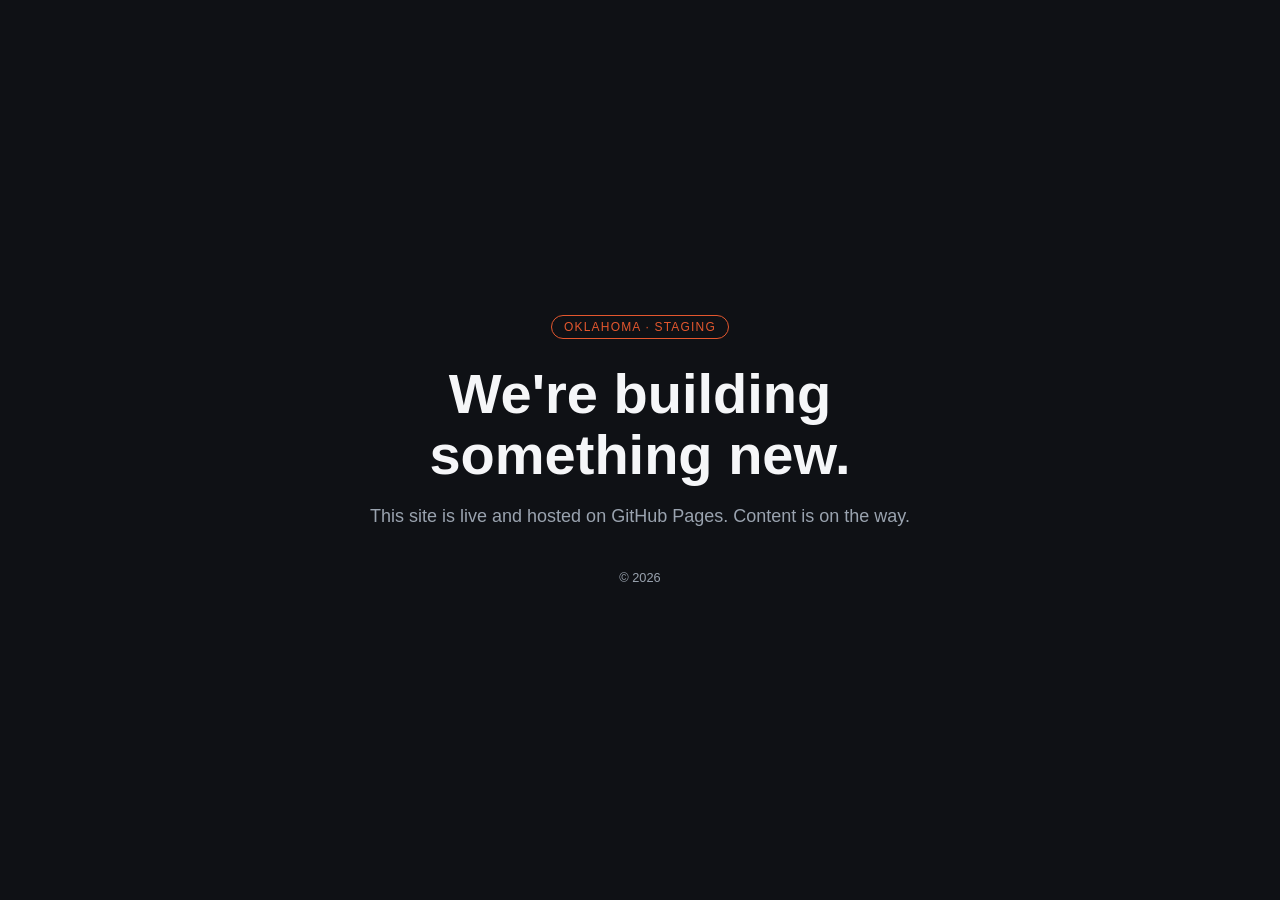
==== index.html @ 8aa90ed4 "Initial commit: starter landing page Co-Authored-By: Claude Opus 4.8 <noreply@anthropic.com>" ====
<!DOCTYPE html>
<html lang="en">
<head>
  <meta charset="UTF-8" />
  <meta name="viewport" content="width=device-width, initial-scale=1.0" />
  <title>Oklahoma — Coming Soon</title>
  <style>
    :root {
      --bg: #0f1115;
      --fg: #f5f6f8;
      --muted: #9aa3af;
      --accent: #e4572e;
    }
    * { box-sizing: border-box; }
    html, body { height: 100%; margin: 0; }
    body {
      font-family: -apple-system, BlinkMacSystemFont, "Segoe UI", Roboto, Helvetica, Arial, sans-serif;
      background: var(--bg);
      color: var(--fg);
      display: flex;
      align-items: center;
      justify-content: center;
      text-align: center;
      padding: 24px;
    }
    main { max-width: 640px; }
    .badge {
      display: inline-block;
      font-size: 0.75rem;
      letter-spacing: 0.1em;
      text-transform: uppercase;
      color: var(--accent);
      border: 1px solid var(--accent);
      border-radius: 999px;
      padding: 4px 12px;
      margin-bottom: 24px;
    }
    h1 { font-size: clamp(2rem, 6vw, 3.5rem); margin: 0 0 16px; line-height: 1.1; }
    p { color: var(--muted); font-size: 1.125rem; line-height: 1.6; margin: 0; }
    footer { margin-top: 40px; font-size: 0.8rem; color: var(--muted); }
  </style>
</head>
<body>
  <main>
    <span class="badge">Oklahoma · Staging</span>
    <h1>We're building something new.</h1>
    <p>This site is live and hosted on GitHub Pages. Content is on the way.</p>
    <footer>&copy; 2026</footer>
  </main>
</body>
</html>
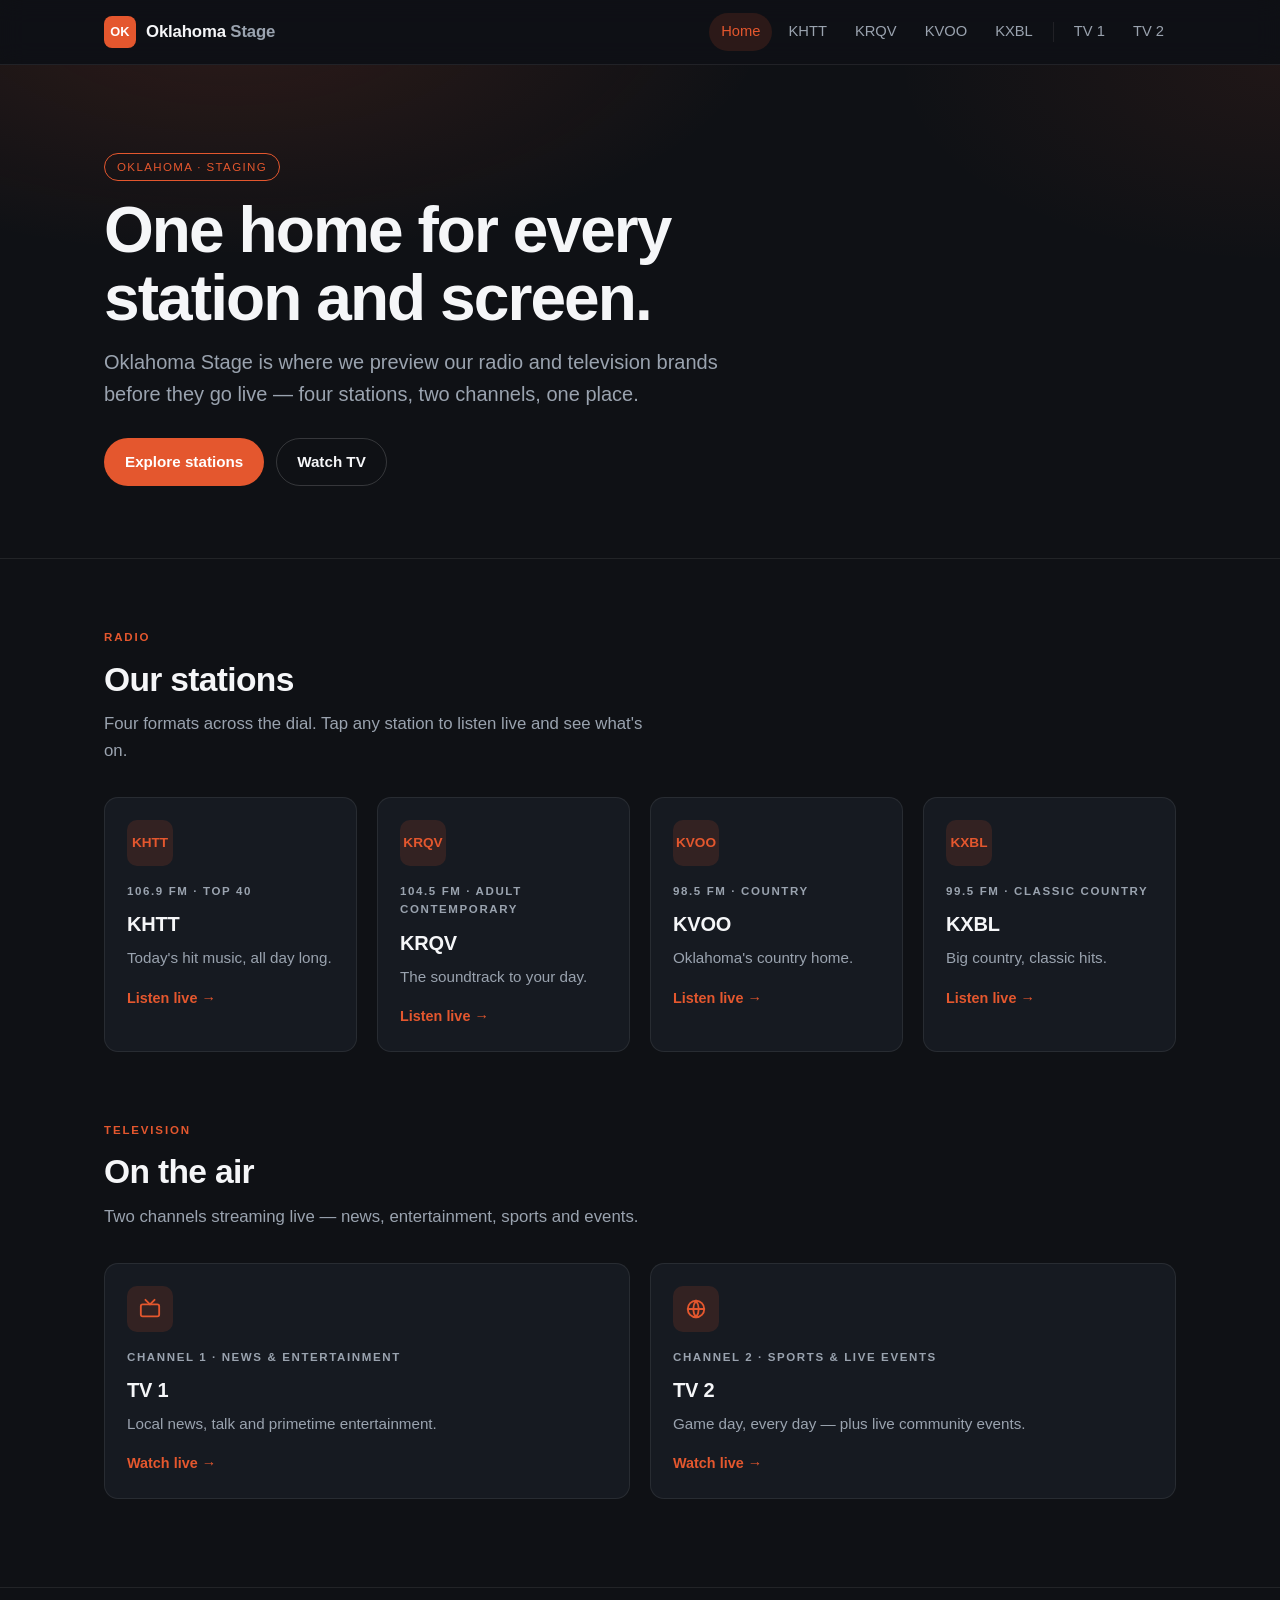
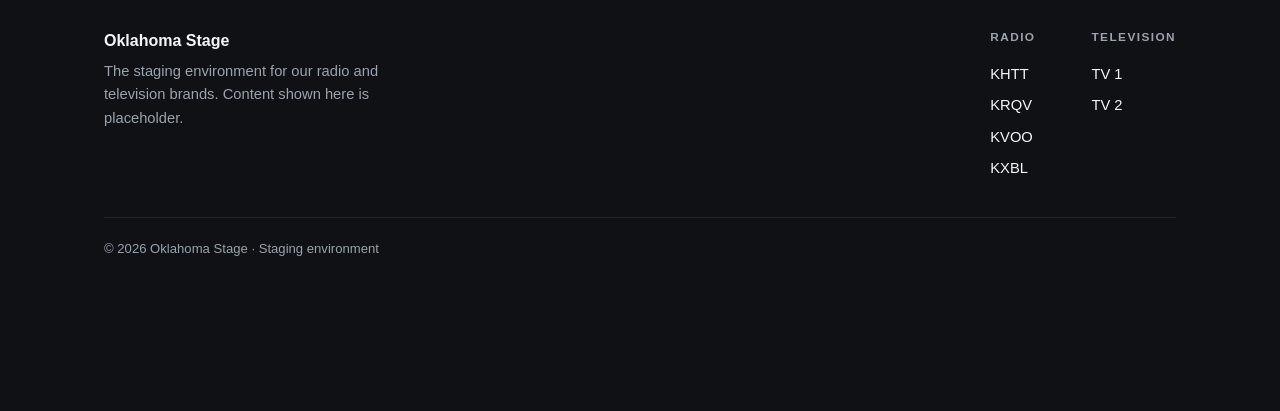
==== commit 4134018b: "Build multi-page site: home, 4 radio stations, 2 TV channels Replace the single landing page with a " ====
--- a/index.html
+++ b/index.html
@@ -3,49 +3,103 @@
 <head>
   <meta charset="UTF-8" />
   <meta name="viewport" content="width=device-width, initial-scale=1.0" />
-  <title>Oklahoma — Coming Soon</title>
-  <style>
-    :root {
-      --bg: #0f1115;
-      --fg: #f5f6f8;
-      --muted: #9aa3af;
-      --accent: #e4572e;
-    }
-    * { box-sizing: border-box; }
-    html, body { height: 100%; margin: 0; }
-    body {
-      font-family: -apple-system, BlinkMacSystemFont, "Segoe UI", Roboto, Helvetica, Arial, sans-serif;
-      background: var(--bg);
-      color: var(--fg);
-      display: flex;
-      align-items: center;
-      justify-content: center;
-      text-align: center;
-      padding: 24px;
-    }
-    main { max-width: 640px; }
-    .badge {
-      display: inline-block;
-      font-size: 0.75rem;
-      letter-spacing: 0.1em;
-      text-transform: uppercase;
-      color: var(--accent);
-      border: 1px solid var(--accent);
-      border-radius: 999px;
-      padding: 4px 12px;
-      margin-bottom: 24px;
-    }
-    h1 { font-size: clamp(2rem, 6vw, 3.5rem); margin: 0 0 16px; line-height: 1.1; }
-    p { color: var(--muted); font-size: 1.125rem; line-height: 1.6; margin: 0; }
-    footer { margin-top: 40px; font-size: 0.8rem; color: var(--muted); }
-  </style>
+  <title>Oklahoma Stage</title>
+  <meta name="description" content="Staging environment for Oklahoma's radio and television brands." />
+  <link rel="stylesheet" href="styles.css" />
 </head>
-<body>
-  <main>
-    <span class="badge">Oklahoma · Staging</span>
-    <h1>We're building something new.</h1>
-    <p>This site is live and hosted on GitHub Pages. Content is on the way.</p>
-    <footer>&copy; 2026</footer>
-  </main>
+<body data-page="home">
+  <div id="site-header"></div>
+
+  <!-- Hero -->
+  <section class="hero">
+    <div class="container">
+      <span class="badge">Oklahoma · Staging</span>
+      <h1>One home for every<br />station and screen.</h1>
+      <p class="lead">
+        Oklahoma Stage is where we preview our radio and television brands
+        before they go live — four stations, two channels, one place.
+      </p>
+      <div class="hero-actions">
+        <a class="btn btn-primary" href="#stations">Explore stations</a>
+        <a class="btn btn-ghost" href="#tv">Watch TV</a>
+      </div>
+    </div>
+  </section>
+
+  <!-- Radio stations -->
+  <section class="section" id="stations">
+    <div class="container">
+      <span class="eyebrow">Radio</span>
+      <h2 class="section-title">Our stations</h2>
+      <p class="section-lead">Four formats across the dial. Tap any station to listen live and see what's on.</p>
+
+      <div class="grid grid-4" style="margin-top: 32px;">
+        <a class="card" href="khtt.html">
+          <div class="tile-mark">KHTT</div>
+          <div class="card-kicker">106.9 FM · Top 40</div>
+          <h3>KHTT</h3>
+          <p>Today's hit music, all day long.</p>
+          <span class="card-arrow">Listen live →</span>
+        </a>
+        <a class="card" href="krqv.html">
+          <div class="tile-mark">KRQV</div>
+          <div class="card-kicker">104.5 FM · Adult Contemporary</div>
+          <h3>KRQV</h3>
+          <p>The soundtrack to your day.</p>
+          <span class="card-arrow">Listen live →</span>
+        </a>
+        <a class="card" href="kvoo.html">
+          <div class="tile-mark">KVOO</div>
+          <div class="card-kicker">98.5 FM · Country</div>
+          <h3>KVOO</h3>
+          <p>Oklahoma's country home.</p>
+          <span class="card-arrow">Listen live →</span>
+        </a>
+        <a class="card" href="kxbl.html">
+          <div class="tile-mark">KXBL</div>
+          <div class="card-kicker">99.5 FM · Classic Country</div>
+          <h3>KXBL</h3>
+          <p>Big country, classic hits.</p>
+          <span class="card-arrow">Listen live →</span>
+        </a>
+      </div>
+    </div>
+  </section>
+
+  <!-- Television -->
+  <section class="section" id="tv" style="padding-top: 0;">
+    <div class="container">
+      <span class="eyebrow">Television</span>
+      <h2 class="section-title">On the air</h2>
+      <p class="section-lead">Two channels streaming live — news, entertainment, sports and events.</p>
+
+      <div class="grid grid-2" style="margin-top: 32px;">
+        <a class="card" href="tv1.html">
+          <div class="tile-mark">
+            <svg viewBox="0 0 24 24" fill="none" stroke="currentColor" stroke-width="2" stroke-linecap="round" stroke-linejoin="round"><rect x="2" y="7" width="20" height="13" rx="2"/><path d="m17 2-5 5-5-5"/></svg>
+          </div>
+          <div class="card-kicker">Channel 1 · News &amp; Entertainment</div>
+          <h3>TV 1</h3>
+          <p>Local news, talk and primetime entertainment.</p>
+          <span class="card-arrow">Watch live →</span>
+        </a>
+        <a class="card" href="tv2.html">
+          <div class="tile-mark">
+            <svg viewBox="0 0 24 24" fill="none" stroke="currentColor" stroke-width="2" stroke-linecap="round" stroke-linejoin="round"><circle cx="12" cy="12" r="9"/><path d="M12 3a15 15 0 0 1 0 18M12 3a15 15 0 0 0 0 18M3 12h18"/></svg>
+          </div>
+          <div class="card-kicker">Channel 2 · Sports &amp; Live Events</div>
+          <h3>TV 2</h3>
+          <p>Game day, every day — plus live community events.</p>
+          <span class="card-arrow">Watch live →</span>
+        </a>
+      </div>
+    </div>
+  </section>
+
+  <div id="site-footer"></div>
+
+  <!-- TuneGenie station footer (vuebar) -->
+  <script src="https://kfby.tunegenie.com/station/pwa/fullfooter.js?bs=khtt,krqv,kvoo,kxbl" async></script>
+  <script src="site.js"></script>
 </body>
 </html>
--- a/styles.css
+++ b/styles.css
@@ -0,0 +1,500 @@
+/* ==========================================================================
+   Oklahoma Stage — shared design system
+   Palette kept from the original landing page:
+     bg #0f1115 · text #f5f6f8 · accent #e4572e
+   ========================================================================== */
+
+:root {
+  --bg: #0f1115;
+  --bg-elevated: #161a21;
+  --bg-elevated-2: #1d222b;
+  --fg: #f5f6f8;
+  --muted: #9aa3af;
+  --accent: #e4572e;
+  --accent-hover: #f06b44;
+  --accent-soft: rgba(228, 87, 46, 0.14);
+  --border: rgba(255, 255, 255, 0.08);
+  --border-strong: rgba(255, 255, 255, 0.16);
+  --radius: 14px;
+  --radius-lg: 20px;
+  --maxw: 1120px;
+  --header-h: 64px;
+  --font: -apple-system, BlinkMacSystemFont, "Segoe UI", Roboto, Helvetica, Arial, sans-serif;
+}
+
+* { box-sizing: border-box; }
+
+html { scroll-behavior: smooth; }
+
+html, body { margin: 0; }
+
+body {
+  font-family: var(--font);
+  background: var(--bg);
+  color: var(--fg);
+  line-height: 1.6;
+  min-height: 100vh;
+  -webkit-font-smoothing: antialiased;
+  /* clearance for the fixed TuneGenie vuebar (~65px) pinned to the bottom */
+  padding-bottom: 96px;
+}
+
+a { color: inherit; text-decoration: none; }
+
+img { max-width: 100%; display: block; }
+
+.container {
+  width: 100%;
+  max-width: var(--maxw);
+  margin: 0 auto;
+  padding: 0 24px;
+}
+
+/* --------------------------------------------------------------------------
+   Header / navigation (injected by site.js)
+   -------------------------------------------------------------------------- */
+
+.site-header {
+  position: sticky;
+  top: 0;
+  z-index: 50;
+  background: rgba(15, 17, 21, 0.82);
+  backdrop-filter: saturate(160%) blur(12px);
+  -webkit-backdrop-filter: saturate(160%) blur(12px);
+  border-bottom: 1px solid var(--border);
+}
+
+.nav-inner {
+  display: flex;
+  align-items: center;
+  justify-content: space-between;
+  gap: 16px;
+  min-height: var(--header-h);
+  flex-wrap: wrap;
+  padding-top: 10px;
+  padding-bottom: 10px;
+}
+
+.brand {
+  display: inline-flex;
+  align-items: center;
+  gap: 10px;
+  font-weight: 700;
+  letter-spacing: -0.01em;
+  white-space: nowrap;
+}
+
+.brand-mark {
+  display: grid;
+  place-items: center;
+  width: 32px;
+  height: 32px;
+  border-radius: 8px;
+  background: var(--accent);
+  color: #fff;
+  font-size: 0.8rem;
+  font-weight: 800;
+  letter-spacing: 0.02em;
+}
+
+.brand-text { font-size: 1.05rem; }
+.brand-sub { color: var(--muted); font-weight: 600; }
+
+.nav-links {
+  display: flex;
+  align-items: center;
+  gap: 4px;
+  flex-wrap: wrap;
+}
+
+.nav-links a {
+  position: relative;
+  padding: 7px 12px;
+  border-radius: 999px;
+  font-size: 0.92rem;
+  font-weight: 500;
+  color: var(--muted);
+  transition: color 0.15s ease, background 0.15s ease;
+  white-space: nowrap;
+}
+
+.nav-links a:hover { color: var(--fg); background: rgba(255, 255, 255, 0.05); }
+
+.nav-links a.active {
+  color: var(--accent);
+  background: var(--accent-soft);
+}
+
+.nav-sep {
+  width: 1px;
+  height: 20px;
+  background: var(--border);
+  margin: 0 4px;
+}
+
+/* --------------------------------------------------------------------------
+   Buttons
+   -------------------------------------------------------------------------- */
+
+.btn {
+  display: inline-flex;
+  align-items: center;
+  gap: 8px;
+  padding: 11px 20px;
+  border-radius: 999px;
+  font-size: 0.95rem;
+  font-weight: 600;
+  border: 1px solid transparent;
+  cursor: pointer;
+  transition: background 0.15s ease, border-color 0.15s ease, transform 0.05s ease;
+}
+
+.btn:active { transform: translateY(1px); }
+
+.btn-primary { background: var(--accent); color: #fff; }
+.btn-primary:hover { background: var(--accent-hover); }
+
+.btn-ghost {
+  background: transparent;
+  color: var(--fg);
+  border-color: var(--border-strong);
+}
+.btn-ghost:hover { border-color: var(--fg); }
+
+.btn svg { width: 18px; height: 18px; }
+
+/* --------------------------------------------------------------------------
+   Generic sections / layout primitives
+   -------------------------------------------------------------------------- */
+
+.section { padding: 64px 0; }
+.section-tight { padding: 40px 0; }
+
+.eyebrow {
+  display: inline-block;
+  font-size: 0.72rem;
+  font-weight: 700;
+  letter-spacing: 0.16em;
+  text-transform: uppercase;
+  color: var(--accent);
+  margin-bottom: 14px;
+}
+
+.section-title {
+  font-size: clamp(1.5rem, 3.5vw, 2.1rem);
+  line-height: 1.15;
+  margin: 0 0 12px;
+  letter-spacing: -0.02em;
+}
+
+.section-lead {
+  color: var(--muted);
+  font-size: 1.05rem;
+  max-width: 60ch;
+  margin: 0;
+}
+
+.badge {
+  display: inline-block;
+  font-size: 0.72rem;
+  letter-spacing: 0.12em;
+  text-transform: uppercase;
+  color: var(--accent);
+  border: 1px solid var(--accent);
+  border-radius: 999px;
+  padding: 4px 12px;
+}
+
+.grid { display: grid; gap: 20px; }
+.grid-2 { grid-template-columns: repeat(2, 1fr); }
+.grid-3 { grid-template-columns: repeat(3, 1fr); }
+.grid-4 { grid-template-columns: repeat(4, 1fr); }
+
+/* --------------------------------------------------------------------------
+   Hero
+   -------------------------------------------------------------------------- */
+
+.hero {
+  position: relative;
+  overflow: hidden;
+  padding: 88px 0 72px;
+  border-bottom: 1px solid var(--border);
+}
+
+.hero::before {
+  content: "";
+  position: absolute;
+  inset: 0;
+  background:
+    radial-gradient(900px 400px at 18% -10%, var(--accent-soft), transparent 60%),
+    radial-gradient(700px 360px at 100% 0%, rgba(228, 87, 46, 0.08), transparent 55%);
+  pointer-events: none;
+}
+
+.hero .container { position: relative; }
+
+.hero h1 {
+  font-size: clamp(2.2rem, 6vw, 4rem);
+  line-height: 1.05;
+  letter-spacing: -0.03em;
+  margin: 16px 0 14px;
+}
+
+.hero .lead {
+  color: var(--muted);
+  font-size: clamp(1.05rem, 2vw, 1.25rem);
+  max-width: 56ch;
+  margin: 0 0 28px;
+}
+
+.hero-actions { display: flex; flex-wrap: wrap; gap: 12px; }
+
+.callsign {
+  display: inline-flex;
+  align-items: baseline;
+  gap: 14px;
+  flex-wrap: wrap;
+}
+.callsign .freq {
+  font-size: clamp(1rem, 2vw, 1.3rem);
+  color: var(--accent);
+  font-weight: 700;
+  letter-spacing: 0.02em;
+}
+
+/* --------------------------------------------------------------------------
+   Cards
+   -------------------------------------------------------------------------- */
+
+.card {
+  background: var(--bg-elevated);
+  border: 1px solid var(--border);
+  border-radius: var(--radius);
+  padding: 22px;
+  transition: border-color 0.15s ease, transform 0.15s ease, background 0.15s ease;
+}
+
+a.card:hover {
+  border-color: var(--border-strong);
+  background: var(--bg-elevated-2);
+  transform: translateY(-2px);
+}
+
+.card-kicker {
+  font-size: 0.72rem;
+  font-weight: 700;
+  letter-spacing: 0.14em;
+  text-transform: uppercase;
+  color: var(--muted);
+}
+
+.card h3 { margin: 8px 0 6px; font-size: 1.25rem; letter-spacing: -0.01em; }
+.card p { margin: 0; color: var(--muted); font-size: 0.95rem; }
+
+.card-arrow {
+  margin-top: 16px;
+  color: var(--accent);
+  font-weight: 600;
+  font-size: 0.9rem;
+  display: inline-flex;
+  align-items: center;
+  gap: 6px;
+}
+
+/* Station / channel tile with a colored top strip */
+.tile-mark {
+  display: grid;
+  place-items: center;
+  width: 46px;
+  height: 46px;
+  border-radius: 10px;
+  background: var(--accent-soft);
+  color: var(--accent);
+  font-weight: 800;
+  font-size: 0.85rem;
+  margin-bottom: 16px;
+}
+.tile-mark svg { width: 22px; height: 22px; }
+
+/* --------------------------------------------------------------------------
+   Now playing (radio)
+   -------------------------------------------------------------------------- */
+
+.now-playing {
+  display: flex;
+  align-items: center;
+  gap: 22px;
+  flex-wrap: wrap;
+  background: var(--bg-elevated);
+  border: 1px solid var(--border);
+  border-radius: var(--radius-lg);
+  padding: 22px;
+}
+
+.np-art {
+  width: 96px;
+  height: 96px;
+  border-radius: 12px;
+  flex-shrink: 0;
+  background: linear-gradient(135deg, var(--accent), #7a2d18);
+  display: grid;
+  place-items: center;
+  color: #fff;
+}
+.np-art svg { width: 34px; height: 34px; opacity: 0.92; }
+
+.np-meta { min-width: 0; }
+.np-label {
+  font-size: 0.72rem;
+  letter-spacing: 0.14em;
+  text-transform: uppercase;
+  color: var(--accent);
+  font-weight: 700;
+}
+.np-track { font-size: 1.35rem; font-weight: 700; margin: 4px 0 2px; letter-spacing: -0.01em; }
+.np-artist { color: var(--muted); margin: 0; }
+
+.np-live {
+  margin-left: auto;
+  display: inline-flex;
+  align-items: center;
+  gap: 8px;
+  color: var(--fg);
+  font-size: 0.85rem;
+  font-weight: 600;
+}
+.np-dot {
+  width: 9px;
+  height: 9px;
+  border-radius: 50%;
+  background: var(--accent);
+  box-shadow: 0 0 0 0 rgba(228, 87, 46, 0.6);
+  animation: pulse 2s infinite;
+}
+@keyframes pulse {
+  0% { box-shadow: 0 0 0 0 rgba(228, 87, 46, 0.55); }
+  70% { box-shadow: 0 0 0 10px rgba(228, 87, 46, 0); }
+  100% { box-shadow: 0 0 0 0 rgba(228, 87, 46, 0); }
+}
+
+/* --------------------------------------------------------------------------
+   Schedule list
+   -------------------------------------------------------------------------- */
+
+.schedule { display: flex; flex-direction: column; gap: 2px; }
+.schedule-row {
+  display: grid;
+  grid-template-columns: 120px 1fr auto;
+  gap: 16px;
+  align-items: center;
+  padding: 16px 18px;
+  border: 1px solid var(--border);
+  border-radius: var(--radius);
+  background: var(--bg-elevated);
+}
+.schedule-time { color: var(--accent); font-weight: 700; font-variant-numeric: tabular-nums; }
+.schedule-show { font-weight: 600; }
+.schedule-host { color: var(--muted); font-size: 0.9rem; }
+
+/* --------------------------------------------------------------------------
+   Video / live player placeholder (TV)
+   -------------------------------------------------------------------------- */
+
+.player {
+  position: relative;
+  aspect-ratio: 16 / 9;
+  width: 100%;
+  border-radius: var(--radius-lg);
+  overflow: hidden;
+  border: 1px solid var(--border);
+  background:
+    radial-gradient(600px 320px at 30% 20%, rgba(228, 87, 46, 0.18), transparent 60%),
+    linear-gradient(135deg, #1a1e26, #0c0e12);
+  display: grid;
+  place-items: center;
+}
+
+.player-play {
+  width: 76px;
+  height: 76px;
+  border-radius: 50%;
+  background: var(--accent);
+  display: grid;
+  place-items: center;
+  color: #fff;
+  box-shadow: 0 12px 40px rgba(228, 87, 46, 0.35);
+  transition: transform 0.15s ease, background 0.15s ease;
+}
+.player-play svg { width: 30px; height: 30px; margin-left: 3px; }
+.player:hover .player-play { transform: scale(1.06); background: var(--accent-hover); }
+
+.player-badge {
+  position: absolute;
+  top: 14px;
+  left: 14px;
+  display: inline-flex;
+  align-items: center;
+  gap: 7px;
+  background: rgba(0, 0, 0, 0.55);
+  border: 1px solid var(--border-strong);
+  padding: 6px 12px;
+  border-radius: 999px;
+  font-size: 0.78rem;
+  font-weight: 700;
+  letter-spacing: 0.08em;
+}
+.player-badge .np-dot { width: 8px; height: 8px; }
+
+/* --------------------------------------------------------------------------
+   Footer (injected by site.js, above the TuneGenie vuebar)
+   -------------------------------------------------------------------------- */
+
+.site-footer {
+  border-top: 1px solid var(--border);
+  margin-top: 24px;
+  padding: 40px 0 56px;
+}
+.footer-inner {
+  display: flex;
+  align-items: flex-start;
+  justify-content: space-between;
+  gap: 24px;
+  flex-wrap: wrap;
+}
+.footer-brand { font-weight: 700; }
+.footer-brand p { color: var(--muted); font-weight: 400; margin: 6px 0 0; max-width: 38ch; font-size: 0.92rem; }
+.footer-cols { display: flex; gap: 56px; flex-wrap: wrap; }
+.footer-col h4 {
+  font-size: 0.74rem;
+  letter-spacing: 0.12em;
+  text-transform: uppercase;
+  color: var(--muted);
+  margin: 0 0 12px;
+}
+.footer-col a { display: block; color: var(--fg); font-size: 0.92rem; padding: 4px 0; }
+.footer-col a:hover { color: var(--accent); }
+.footer-legal {
+  margin-top: 32px;
+  padding-top: 20px;
+  border-top: 1px solid var(--border);
+  color: var(--muted);
+  font-size: 0.82rem;
+}
+
+/* --------------------------------------------------------------------------
+   Responsive
+   -------------------------------------------------------------------------- */
+
+@media (max-width: 860px) {
+  .grid-3, .grid-4 { grid-template-columns: repeat(2, 1fr); }
+  .nav-inner { justify-content: center; }
+  .nav-sep { display: none; }
+}
+
+@media (max-width: 560px) {
+  .grid-2, .grid-3, .grid-4 { grid-template-columns: 1fr; }
+  .section { padding: 48px 0; }
+  .schedule-row { grid-template-columns: 90px 1fr; }
+  .schedule-host { display: none; }
+  .np-live { margin-left: 0; }
+}
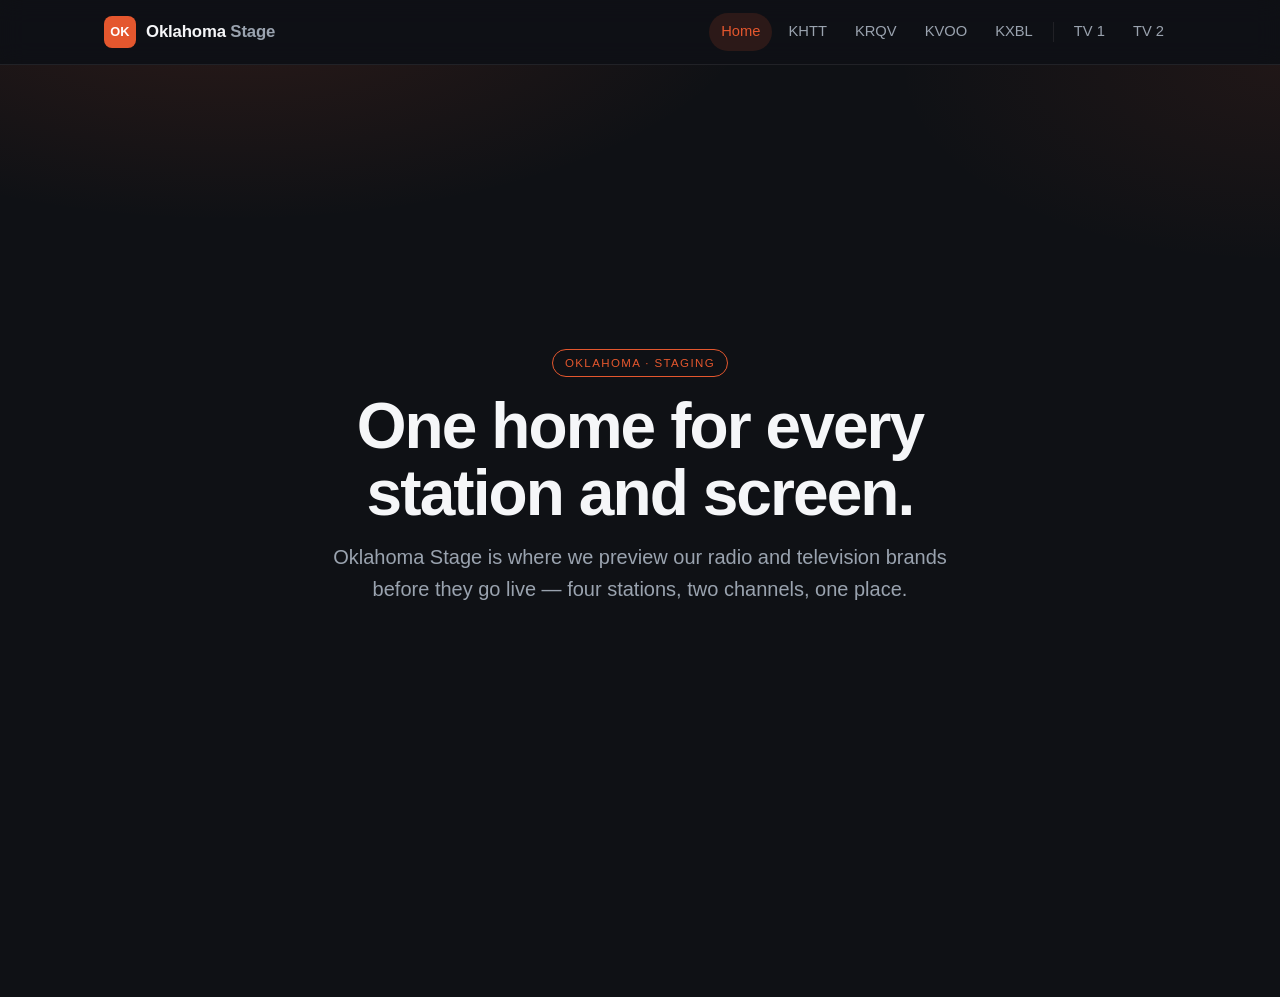
==== commit 731e52e5: "updated pages" ====
--- a/index.html
+++ b/index.html
@@ -19,87 +19,11 @@
         Oklahoma Stage is where we preview our radio and television brands
         before they go live — four stations, two channels, one place.
       </p>
-      <div class="hero-actions">
-        <a class="btn btn-primary" href="#stations">Explore stations</a>
-        <a class="btn btn-ghost" href="#tv">Watch TV</a>
-      </div>
     </div>
   </section>
 
-  <!-- Radio stations -->
-  <section class="section" id="stations">
-    <div class="container">
-      <span class="eyebrow">Radio</span>
-      <h2 class="section-title">Our stations</h2>
-      <p class="section-lead">Four formats across the dial. Tap any station to listen live and see what's on.</p>
-
-      <div class="grid grid-4" style="margin-top: 32px;">
-        <a class="card" href="khtt.html">
-          <div class="tile-mark">KHTT</div>
-          <div class="card-kicker">106.9 FM · Top 40</div>
-          <h3>KHTT</h3>
-          <p>Today's hit music, all day long.</p>
-          <span class="card-arrow">Listen live →</span>
-        </a>
-        <a class="card" href="krqv.html">
-          <div class="tile-mark">KRQV</div>
-          <div class="card-kicker">104.5 FM · Adult Contemporary</div>
-          <h3>KRQV</h3>
-          <p>The soundtrack to your day.</p>
-          <span class="card-arrow">Listen live →</span>
-        </a>
-        <a class="card" href="kvoo.html">
-          <div class="tile-mark">KVOO</div>
-          <div class="card-kicker">98.5 FM · Country</div>
-          <h3>KVOO</h3>
-          <p>Oklahoma's country home.</p>
-          <span class="card-arrow">Listen live →</span>
-        </a>
-        <a class="card" href="kxbl.html">
-          <div class="tile-mark">KXBL</div>
-          <div class="card-kicker">99.5 FM · Classic Country</div>
-          <h3>KXBL</h3>
-          <p>Big country, classic hits.</p>
-          <span class="card-arrow">Listen live →</span>
-        </a>
-      </div>
-    </div>
-  </section>
-
-  <!-- Television -->
-  <section class="section" id="tv" style="padding-top: 0;">
-    <div class="container">
-      <span class="eyebrow">Television</span>
-      <h2 class="section-title">On the air</h2>
-      <p class="section-lead">Two channels streaming live — news, entertainment, sports and events.</p>
-
-      <div class="grid grid-2" style="margin-top: 32px;">
-        <a class="card" href="tv1.html">
-          <div class="tile-mark">
-            <svg viewBox="0 0 24 24" fill="none" stroke="currentColor" stroke-width="2" stroke-linecap="round" stroke-linejoin="round"><rect x="2" y="7" width="20" height="13" rx="2"/><path d="m17 2-5 5-5-5"/></svg>
-          </div>
-          <div class="card-kicker">Channel 1 · News &amp; Entertainment</div>
-          <h3>TV 1</h3>
-          <p>Local news, talk and primetime entertainment.</p>
-          <span class="card-arrow">Watch live →</span>
-        </a>
-        <a class="card" href="tv2.html">
-          <div class="tile-mark">
-            <svg viewBox="0 0 24 24" fill="none" stroke="currentColor" stroke-width="2" stroke-linecap="round" stroke-linejoin="round"><circle cx="12" cy="12" r="9"/><path d="M12 3a15 15 0 0 1 0 18M12 3a15 15 0 0 0 0 18M3 12h18"/></svg>
-          </div>
-          <div class="card-kicker">Channel 2 · Sports &amp; Live Events</div>
-          <h3>TV 2</h3>
-          <p>Game day, every day — plus live community events.</p>
-          <span class="card-arrow">Watch live →</span>
-        </a>
-      </div>
-    </div>
-  </section>
-
-  <div id="site-footer"></div>
-
   <!-- TuneGenie station footer (vuebar) -->
-  <script src="https://kfby.tunegenie.com/station/pwa/fullfooter.js?bs=khtt,krqv,kvoo,kxbl" async></script>
+  <script src="https://khtt.tunegenie.com/station/pwa/fullfooter.js?bs=khtt,krqv,kvoo,kxbl" async></script>
   <script src="site.js"></script>
 </body>
 </html>
--- a/styles.css
+++ b/styles.css
@@ -218,7 +218,10 @@
   position: relative;
   overflow: hidden;
   padding: 88px 0 72px;
-  border-bottom: 1px solid var(--border);
+  /* full-screen hero: fill the viewport below the header; center content both axes */
+  min-height: calc(100vh - var(--header-h));
+  display: flex;
+  align-items: center;
 }
 
 .hero::before {
@@ -231,7 +234,7 @@
   pointer-events: none;
 }
 
-.hero .container { position: relative; }
+.hero .container { position: relative; text-align: center; }
 
 .hero h1 {
   font-size: clamp(2.2rem, 6vw, 4rem);
@@ -244,10 +247,10 @@
   color: var(--muted);
   font-size: clamp(1.05rem, 2vw, 1.25rem);
   max-width: 56ch;
-  margin: 0 0 28px;
-}
-
-.hero-actions { display: flex; flex-wrap: wrap; gap: 12px; }
+  margin: 0 auto 28px;
+}
+
+.hero-actions { display: flex; flex-wrap: wrap; gap: 12px; justify-content: center; }
 
 .callsign {
   display: inline-flex;
